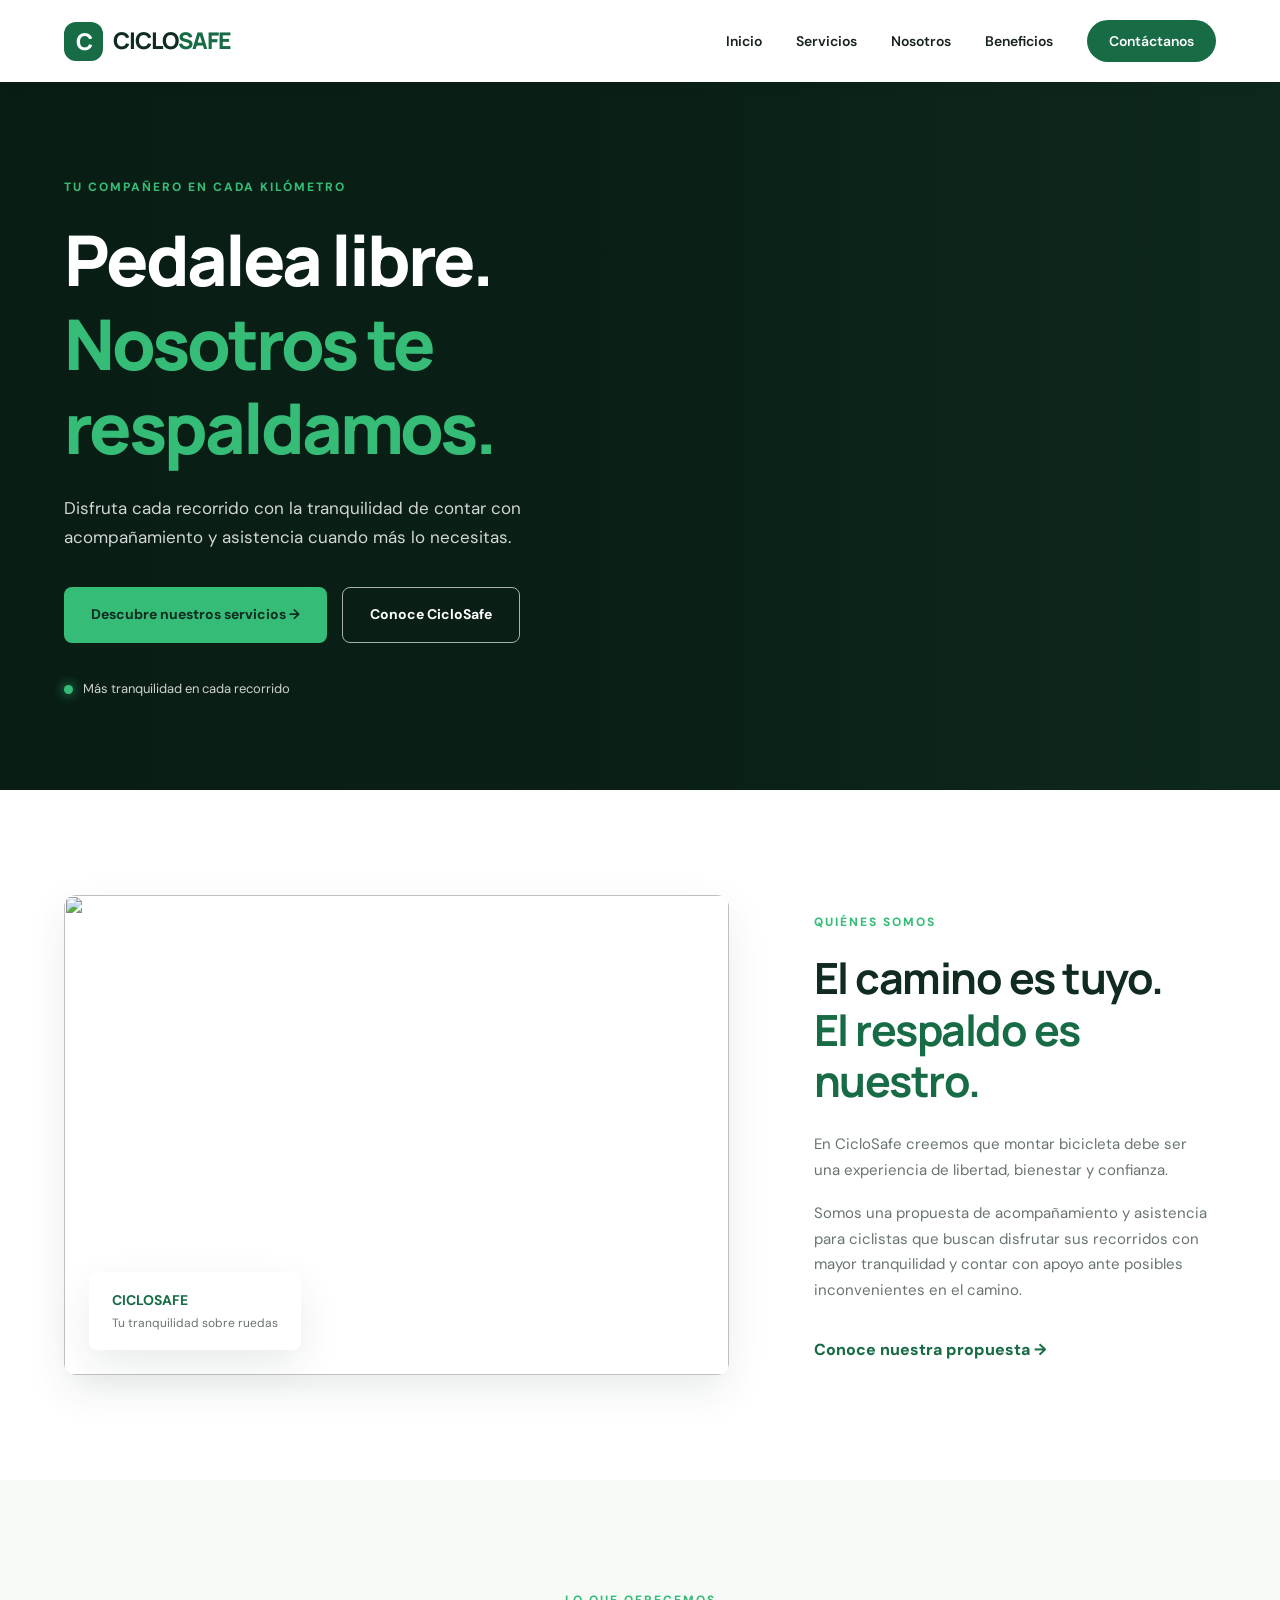
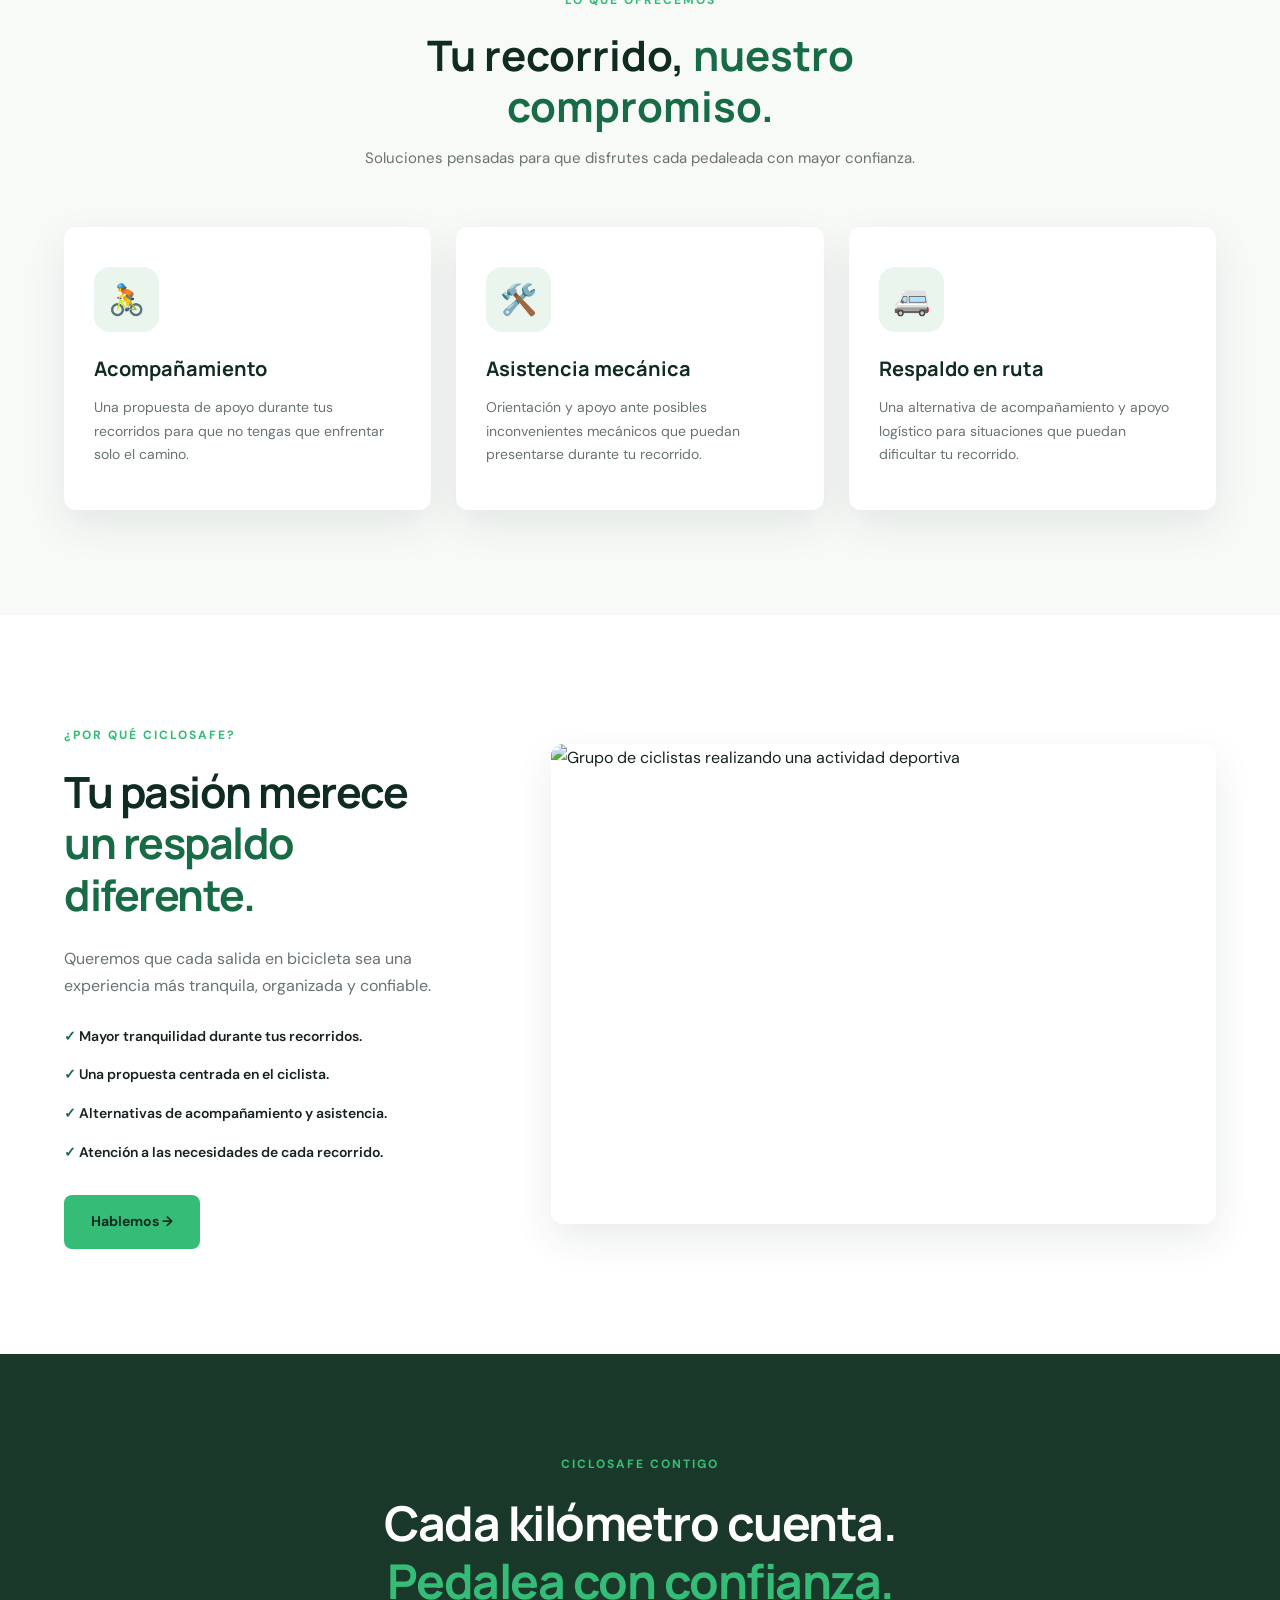
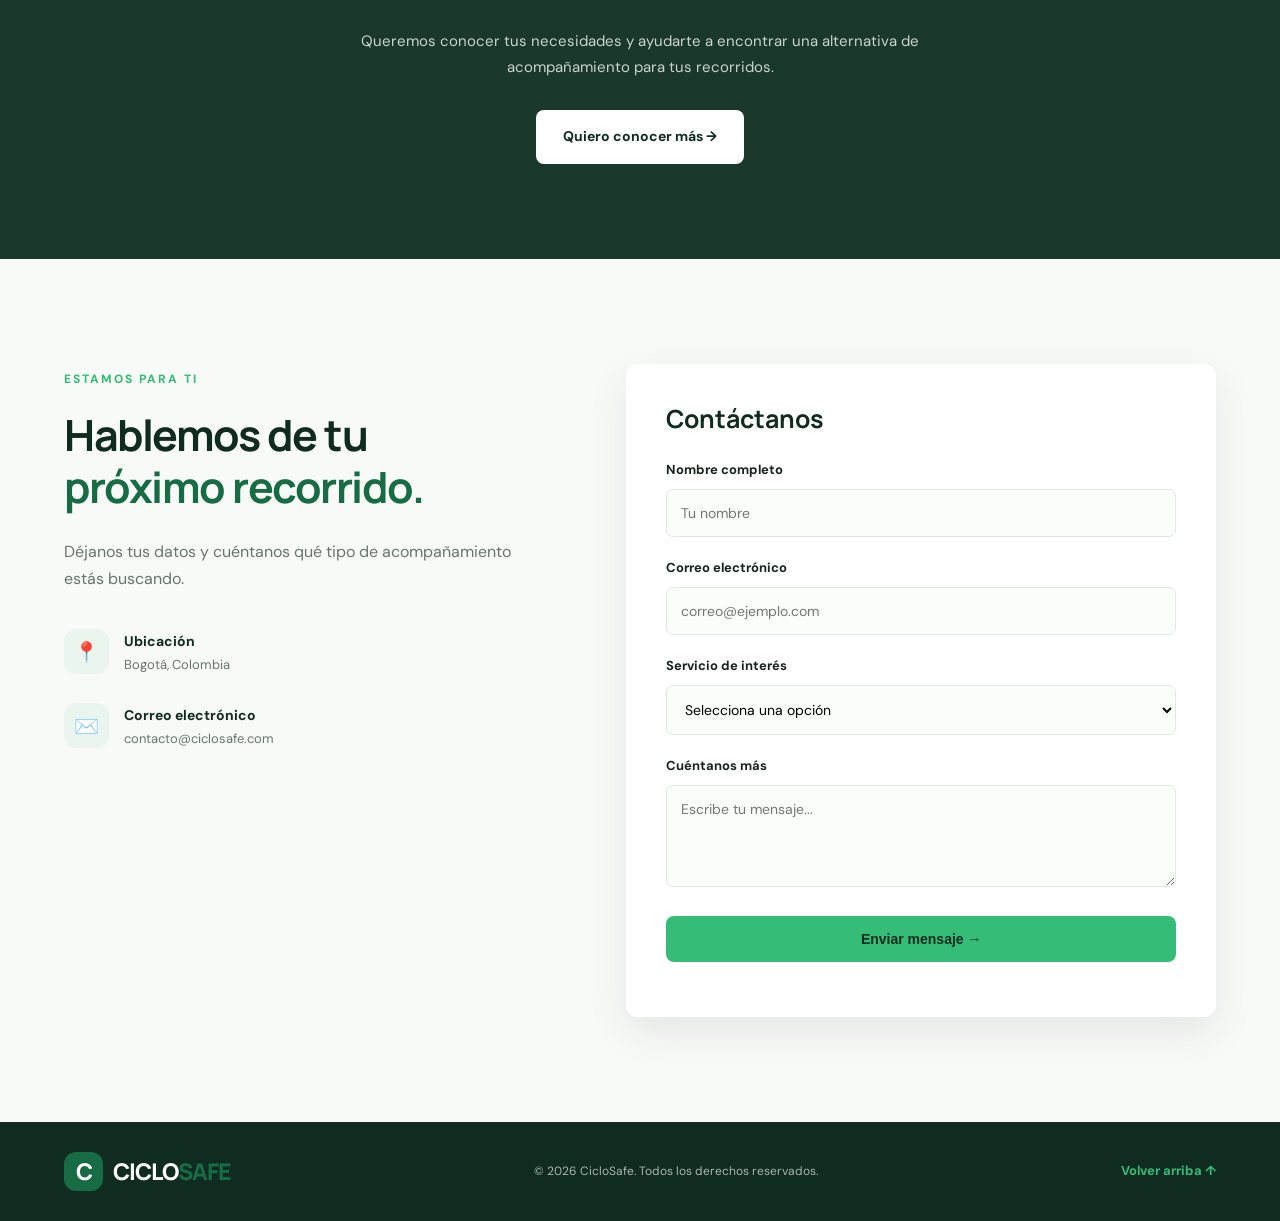
==== index.html @ 80a21c68 "Publicar Landing Page CicloSafe" ====
<!DOCTYPE html>
<html lang="es">
<head>
    <meta charset="UTF-8">
    <meta name="viewport" content="width=device-width, initial-scale=1.0">

    <title>CicloSafe | Asistencia y acompañamiento para ciclistas</title>

    <meta name="description" content="CicloSafe ofrece acompañamiento, asistencia y respaldo para ciclistas. Disfruta tus recorridos en bicicleta con mayor tranquilidad y seguridad.">

    <meta name="keywords" content="CicloSafe, asistencia para ciclistas, acompañamiento ciclista, seguridad en bicicleta, ciclismo en Colombia">

    <meta name="author" content="CicloSafe">
    <meta name="robots" content="index, follow">

    <meta property="og:title" content="CicloSafe | Tu seguridad, nuestra prioridad">
    <meta property="og:description" content="Pedalea con tranquilidad. Conoce nuestro servicio de acompañamiento y asistencia para ciclistas.">
    <meta property="og:type" content="website">

    <meta name="theme-color" content="#102b20">

    <link rel="preconnect" href="https://fonts.googleapis.com">
    <link rel="preconnect" href="https://fonts.gstatic.com" crossorigin>
    <link href="https://fonts.googleapis.com/css2?family=DM+Sans:wght@400;500;600;700;800&family=Manrope:wght@400;500;600;700;800&display=swap" rel="stylesheet">

    <link rel="stylesheet" href="styles.css">

    <script src="script.js" defer></script>
</head>

<body>

    <!-- ENCABEZADO -->
    <header class="header">
        <nav class="navbar container" aria-label="Navegación principal">

            <a href="#inicio" class="logo" aria-label="CicloSafe inicio">
                <span class="logo-icon">C</span>
                <span>CICLO<span class="logo-green">SAFE</span></span>
            </a>

            <button class="menu-toggle" id="menuToggle"
                aria-label="Abrir menú" aria-expanded="false"
                aria-controls="navLinks">
                ☰
            </button>

            <ul class="nav-links" id="navLinks">
                <li><a href="#inicio">Inicio</a></li>
                <li><a href="#servicios">Servicios</a></li>
                <li><a href="#nosotros">Nosotros</a></li>
                <li><a href="#beneficios">Beneficios</a></li>
                <li><a href="#contacto" class="nav-button">Contáctanos</a></li>
            </ul>

        </nav>
    </header>

    <main>

        <!-- PORTADA -->
        <section class="hero" id="inicio">

            <div class="hero-overlay"></div>

            <div class="container hero-content">

                <span class="eyebrow">
                    TU COMPAÑERO EN CADA KILÓMETRO
                </span>

                <h1>
                    Pedalea libre.<br>
                    <span>Nosotros te respaldamos.</span>
                </h1>

                <p>
                    Disfruta cada recorrido con la tranquilidad
                    de contar con acompañamiento y asistencia
                    cuando más lo necesitas.
                </p>

                <div class="hero-actions">
                    <a href="#servicios" class="btn btn-primary">
                        Descubre nuestros servicios →
                    </a>

                    <a href="#nosotros" class="btn btn-outline">
                        Conoce CicloSafe
                    </a>
                </div>

                <div class="hero-note">
                    <span class="status-dot"></span>
                    Más tranquilidad en cada recorrido
                </div>

            </div>
        </section>

        <!-- PRESENTACIÓN -->
        <section class="intro section-padding" id="nosotros">

            <div class="container intro-grid">

                <div class="intro-image">
                    <img
                        src="https://images.unsplash.com/photo-1517649763962-0c623066013b?auto=format&fit=crop&w=900&q=80
                        alt="Ciclista disfrutando de un recorrido en bicicleta"
                        width="900"
                        height="650"
                        fetchpriority="high">
                    <div class="image-label">
                        <strong>CICLOSAFE</strong>
                        <span>Tu tranquilidad sobre ruedas</span>
                    </div>
                </div>

                <div class="intro-text">

                    <span class="section-tag">QUIÉNES SOMOS</span>

                    <h2>
                        El camino es tuyo.<br>
                        <span>El respaldo es nuestro.</span>
                    </h2>

                    <p>
                        En CicloSafe creemos que montar bicicleta
                        debe ser una experiencia de libertad,
                        bienestar y confianza.
                    </p>

                    <p>
                        Somos una propuesta de acompañamiento
                        y asistencia para ciclistas que buscan
                        disfrutar sus recorridos con mayor
                        tranquilidad y contar con apoyo ante
                        posibles inconvenientes en el camino.
                    </p>

                    <a href="#contacto" class="text-link">
                        Conoce nuestra propuesta →
                    </a>

                </div>
            </div>
        </section>

        <!-- SERVICIOS -->
        <section class="services section-padding" id="servicios">

            <div class="container">

                <div class="section-heading">
                    <span class="section-tag">LO QUE OFRECEMOS</span>
                    <h2>Tu recorrido, <span>nuestro compromiso.</span></h2>
                    <p>
                        Soluciones pensadas para que disfrutes
                        cada pedaleada con mayor confianza.
                    </p>
                </div>

                <div class="services-grid">

                    <article class="service-card">
                        <div class="service-icon">🚴</div>
                        <h3>Acompañamiento</h3>
                        <p>
                            Una propuesta de apoyo durante
                            tus recorridos para que no tengas
                            que enfrentar solo el camino.
                        </p>
                    </article>

                    <article class="service-card">
                        <div class="service-icon">🛠️</div>
                        <h3>Asistencia mecánica</h3>
                        <p>
                            Orientación y apoyo ante posibles
                            inconvenientes mecánicos que puedan
                            presentarse durante tu recorrido.
                        </p>
                    </article>

                    <article class="service-card">
                        <div class="service-icon">🚐</div>
                        <h3>Respaldo en ruta</h3>
                        <p>
                            Una alternativa de acompañamiento
                            y apoyo logístico para situaciones
                            que puedan dificultar tu recorrido.
                        </p>
                    </article>

                </div>
            </div>
        </section>

        <!-- BENEFICIOS -->
        <section class="benefits section-padding" id="beneficios">

            <div class="container benefits-grid">

                <div>
                    <span class="section-tag">¿POR QUÉ CICLOSAFE?</span>

                    <h2>
                        Tu pasión merece<br>
                        <span>un respaldo diferente.</span>
                    </h2>

                    <p class="benefits-description">
                        Queremos que cada salida en bicicleta
                        sea una experiencia más tranquila,
                        organizada y confiable.
                    </p>

                    <ul class="benefit-list">
                        <li>✓ Mayor tranquilidad durante tus recorridos.</li>
                        <li>✓ Una propuesta centrada en el ciclista.</li>
                        <li>✓ Alternativas de acompañamiento y asistencia.</li>
                        <li>✓ Atención a las necesidades de cada recorrido.</li>
                    </ul>

                    <a href="#contacto" class="btn btn-primary">
                        Hablemos →
                    </a>
                </div>

                <div class="benefits-image">
                    <img
                        src="https://images.unsplash.com/photo-1517649763962-0c623066013b?auto=format&fit=crop&w=900&q=80"
                        alt="Grupo de ciclistas realizando una actividad deportiva"
                        width="900"
                        height="650"
                        loading="lazy">
                </div>

            </div>
        </section>

        <!-- LLAMADO A LA ACCIÓN -->
        <section class="cta-section">
            <div class="container cta-content">

                <span class="section-tag">CICLOSAFE CONTIGO</span>

                <h2>
                    Cada kilómetro cuenta.<br>
                    <span>Pedalea con confianza.</span>
                </h2>

                <p>
                    Queremos conocer tus necesidades y ayudarte
                    a encontrar una alternativa de acompañamiento
                    para tus recorridos.
                </p>

                <a href="#contacto" class="btn btn-light">
                    Quiero conocer más →
                </a>

            </div>
        </section>

        <!-- CONTACTO -->
        <section class="contact section-padding" id="contacto">

            <div class="container contact-grid">

                <div class="contact-info">

                    <span class="section-tag">ESTAMOS PARA TI</span>

                    <h2>
                        Hablemos de tu<br>
                        <span>próximo recorrido.</span>
                    </h2>

                    <p>
                        Déjanos tus datos y cuéntanos qué tipo
                        de acompañamiento estás buscando.
                    </p>

                    <div class="contact-detail">
                        <span>📍</span>
                        <div>
                            <strong>Ubicación</strong>
                            <p>Bogotá, Colombia</p>
                        </div>
                    </div>

                    <div class="contact-detail">
                        <span>✉️</span>
                        <div>
                            <strong>Correo electrónico</strong>
                            <p>contacto@ciclosafe.com</p>
                        </div>
                    </div>

                </div>

                <form class="contact-form" id="contactForm">

                    <h3>Contáctanos</h3>

                    <label for="nombre">Nombre completo</label>
                    <input type="text" id="nombre"
                        name="nombre" placeholder="Tu nombre"
                        autocomplete="name" required>

                    <label for="correo">Correo electrónico</label>
                    <input type="email" id="correo"
                        name="correo" placeholder="correo@ejemplo.com"
                        autocomplete="email" required>

                    <label for="servicio">Servicio de interés</label>
                    <select id="servicio" name="servicio" required>
                        <option value="">Selecciona una opción</option>
                        <option value="Acompañamiento">Acompañamiento</option>
                        <option value="Asistencia mecánica">Asistencia mecánica</option>
                        <option value="Respaldo en ruta">Respaldo en ruta</option>
                        <option value="Información general">Información general</option>
                    </select>

                    <label for="mensaje">Cuéntanos más</label>
                    <textarea id="mensaje" name="mensaje"
                        rows="4" placeholder="Escribe tu mensaje..."
                        required></textarea>

                    <button type="submit" class="btn btn-primary form-button">
                        Enviar mensaje →
                    </button>

                    <p id="formMessage" class="form-message"
                        role="status" aria-live="polite"></p>

                </form>
            </div>
        </section>

    </main>

    <!-- PIE DE PÁGINA -->
    <footer class="footer">

        <div class="container footer-content">

            <a href="#inicio" class="logo footer-logo">
                <span class="logo-icon">C</span>
                <span>CICLO<span class="logo-green">SAFE</span></span>
            </a>

            <p>
                © <span id="currentYear"></span> CicloSafe.
                Todos los derechos reservados.
            </p>

            <a href="#inicio" class="back-top">
                Volver arriba ↑
            </a>

        </div>
    </footer>

</body>
</html>
---- styles.css ----
/* =====================================
   CICLOSAFE - ESTILOS PRINCIPALES
===================================== */

:root {
    --green-dark: #102b20;
    --green-main: #176b45;
    --green-light: #35bd78;
    --green-soft: #eaf5ee;
    --white: #ffffff;
    --gray: #68746d;
    --dark: #17231c;
    --background: #f8faf8;
    --shadow: 0 15px 40px rgba(16, 43, 32, 0.09);
}

* {
    margin: 0;
    padding: 0;
    box-sizing: border-box;
    scroll-behavior: smooth;
}

body {
    font-family: 'DM Sans', sans-serif;
    color: var(--dark);
    background: var(--white);
    line-height: 1.7;
}

h1, h2, h3 {
    font-family: 'Manrope', sans-serif;
    line-height: 1.2;
}

a {
    text-decoration: none;
    color: inherit;
}

img {
    display: block;
    max-width: 100%;
}

.container {
    width: min(1160px, 90%);
    margin: auto;
}

.section-padding {
    padding: 105px 0;
}

/* =====================================
   HEADER Y NAVEGACIÓN
===================================== */

.header {
    position: sticky;
    top: 0;
    z-index: 1000;
    background: rgba(255, 255, 255, 0.96);
    backdrop-filter: blur(12px);
    box-shadow: 0 2px 15px rgba(0, 0, 0, 0.04);
}

.navbar {
    min-height: 82px;
    display: flex;
    justify-content: space-between;
    align-items: center;
}

.logo {
    display: flex;
    align-items: center;
    gap: 10px;
    font-family: 'Manrope', sans-serif;
    font-weight: 800;
    font-size: 23px;
    letter-spacing: -1px;
    color: var(--green-dark);
}

.logo-icon {
    width: 39px;
    height: 39px;
    background: var(--green-main);
    color: white;
    display: grid;
    place-items: center;
    border-radius: 12px;
    font-size: 23px;
}

.logo-green {
    color: var(--green-main);
}

.nav-links {
    display: flex;
    align-items: center;
    list-style: none;
    gap: 34px;
}

.nav-links a {
    font-size: 14px;
    font-weight: 600;
    transition: 0.3s;
}

.nav-links a:hover {
    color: var(--green-main);
}

.nav-links .nav-button {
    background: var(--green-main);
    color: white;
    padding: 12px 22px;
    border-radius: 30px;
}

.nav-links .nav-button:hover {
    background: var(--green-dark);
    color: white;
}

.menu-toggle {
    display: none;
    border: none;
    background: transparent;
    color: var(--green-dark);
    font-size: 27px;
    cursor: pointer;
}

/* =====================================
   PORTADA PRINCIPAL
===================================== */

.hero {
    min-height: 650px;
    display: flex;
    align-items: center;
    position: relative;
    background-image: url('https://images.unsplash.com/photo-1517649763962-0c623066013b?auto=format&fit=crop&w=2000&q=80');
    background-position: center;
    background-size: cover;
    background-color: var(--green-dark);
    color: white;
}

.hero-overlay {
    position: absolute;
    inset: 0;
    background: linear-gradient(
        90deg,
        rgba(8, 28, 19, 0.94) 0%,
        rgba(8, 28, 19, 0.78) 48%,
        rgba(8, 28, 19, 0.20) 100%
    );
}

.hero-content {
    position: relative;
    z-index: 2;
    padding-top: 90px;
    padding-bottom: 90px;
}

.eyebrow,
.section-tag {
    display: inline-block;
    color: var(--green-light);
    font-size: 12px;
    font-weight: 800;
    letter-spacing: 2px;
    margin-bottom: 20px;
}

.hero h1 {
    font-size: clamp(40px, 6vw, 70px);
    max-width: 800px;
    font-weight: 800;
    letter-spacing: -3px;
    margin-bottom: 25px;
}

.hero h1 span {
    color: var(--green-light);
}

.hero-content > p {
    max-width: 570px;
    color: rgba(255,255,255,0.82);
    font-size: 17px;
    margin-bottom: 35px;
}

.hero-actions {
    display: flex;
    gap: 15px;
    flex-wrap: wrap;
}

.btn {
    display: inline-flex;
    justify-content: center;
    align-items: center;
    padding: 15px 27px;
    border-radius: 8px;
    font-weight: 700;
    font-size: 14px;
    border: none;
    cursor: pointer;
    transition: 0.3s;
}

.btn-primary {
    background: var(--green-light);
    color: var(--green-dark);
}

.btn-primary:hover {
    background: white;
    transform: translateY(-3px);
}

.btn-outline {
    border: 1px solid rgba(255,255,255,0.65);
    color: white;
}

.btn-outline:hover {
    background: white;
    color: var(--green-dark);
}

.hero-note {
    margin-top: 35px;
    display: flex;
    align-items: center;
    gap: 10px;
    color: rgba(255,255,255,0.8);
    font-size: 13px;
}

.status-dot {
    width: 9px;
    height: 9px;
    background: var(--green-light);
    border-radius: 50%;
    box-shadow: 0 0 12px var(--green-light);
}

/* =====================================
   PRESENTACIÓN
===================================== */

.intro-grid {
    display: grid;
    grid-template-columns: 1fr 1fr;
    gap: 85px;
    align-items: center;
}

.intro-image {
    position: relative;
}

.intro-image img {
    width: 100%;
    height: 480px;
    object-fit: cover;
    border-radius: 12px;
    box-shadow: var(--shadow);
}

.image-label {
    position: absolute;
    bottom: 25px;
    left: 25px;
    background: white;
    padding: 17px 23px;
    border-radius: 8px;
    display: flex;
    flex-direction: column;
    box-shadow: var(--shadow);
}

.image-label strong {
    color: var(--green-main);
    font-size: 14px;
}

.image-label span {
    color: var(--gray);
    font-size: 12px;
}

.intro-text h2,
.benefits h2,
.contact-info h2 {
    font-size: clamp(30px, 4vw, 43px);
    color: var(--green-dark);
    letter-spacing: -1.5px;
    margin-bottom: 25px;
}

.intro-text h2 span,
.benefits h2 span,
.contact-info h2 span {
    color: var(--green-main);
}

.intro-text p {
    color: var(--gray);
    margin-bottom: 18px;
    font-size: 15px;
}

.text-link {
    display: inline-block;
    margin-top: 15px;
    color: var(--green-main);
    font-weight: 800;
}

/* =====================================
   SERVICIOS
===================================== */

.services {
    background: var(--background);
}

.section-heading {
    text-align: center;
    max-width: 680px;
    margin: 0 auto 55px;
}

.section-heading h2 {
    color: var(--green-dark);
    font-size: clamp(30px, 4vw, 42px);
    margin-bottom: 15px;
}

.section-heading h2 span {
    color: var(--green-main);
}

.section-heading p {
    color: var(--gray);
    font-size: 15px;
}

.services-grid {
    display: grid;
    grid-template-columns: repeat(3, 1fr);
    gap: 25px;
}

.service-card {
    background: white;
    padding: 40px 30px;
    border-radius: 12px;
    box-shadow: var(--shadow);
    border-bottom: 3px solid transparent;
    transition: 0.3s;
}

.service-card:hover {
    transform: translateY(-9px);
    border-bottom-color: var(--green-light);
}

.service-icon {
    width: 65px;
    height: 65px;
    background: var(--green-soft);
    border-radius: 16px;
    display: grid;
    place-items: center;
    font-size: 30px;
    margin-bottom: 25px;
}

.service-card h3 {
    font-size: 20px;
    color: var(--green-dark);
    margin-bottom: 15px;
}

.service-card p {
    color: var(--gray);
    font-size: 14px;
}

/* =====================================
   BENEFICIOS
===================================== */

.benefits-grid {
    display: grid;
    grid-template-columns: 1fr 1fr;
    gap: 75px;
    align-items: center;
}

.benefits-description {
    color: var(--gray);
    margin-bottom: 25px;
}

.benefit-list {
    list-style: none;
    margin-bottom: 30px;
}

.benefit-list li {
    margin-bottom: 15px;
    font-size: 14px;
    font-weight: 600;
    color: var(--dark);
}

.benefit-list li::first-letter {
    color: var(--green-main);
}

.benefits-image img {
    width: 100%;
    height: 480px;
    object-fit: cover;
    border-radius: 12px;
    box-shadow: var(--shadow);
}

/* =====================================
   LLAMADO A LA ACCIÓN
===================================== */

.cta-section {
    background:
        linear-gradient(rgba(11, 44, 28, 0.94), rgba(11, 44, 28, 0.94)),
        url('https://images.unsplash.com/photo-1485965120184-e220f721d03e?auto=format&fit=crop&w=1800&q=80') center/cover;
    padding: 95px 0;
    text-align: center;
    color: white;
}

.cta-content h2 {
    font-size: clamp(32px, 5vw, 48px);
    margin-bottom: 20px;
    letter-spacing: -1.5px;
}

.cta-content h2 span {
    color: var(--green-light);
}

.cta-content p {
    max-width: 600px;
    margin: 0 auto 30px;
    color: rgba(255,255,255,0.78);
    font-size: 15px;
}

.btn-light {
    background: white;
    color: var(--green-dark);
}

.btn-light:hover {
    background: var(--green-light);
    transform: translateY(-3px);
}

/* =====================================
   CONTACTO
===================================== */

.contact {
    background: var(--background);
}

.contact-grid {
    display: grid;
    grid-template-columns: 0.9fr 1.1fr;
    gap: 80px;
    align-items: start;
}

.contact-info > p {
    color: var(--gray);
    margin-bottom: 35px;
}

.contact-detail {
    display: flex;
    align-items: center;
    gap: 15px;
    margin-bottom: 25px;
}

.contact-detail > span {
    width: 45px;
    height: 45px;
    background: var(--green-soft);
    border-radius: 12px;
    display: grid;
    place-items: center;
    font-size: 20px;
}

.contact-detail strong {
    font-size: 14px;
    color: var(--green-dark);
}

.contact-detail p {
    font-size: 13px;
    color: var(--gray);
}

.contact-form {
    background: white;
    padding: 40px;
    border-radius: 12px;
    box-shadow: var(--shadow);
}

.contact-form h3 {
    color: var(--green-dark);
    font-size: 25px;
    margin-bottom: 25px;
}

.contact-form label {
    display: block;
    font-size: 13px;
    font-weight: 700;
    margin-bottom: 8px;
    color: var(--dark);
}

.contact-form input,
.contact-form select,
.contact-form textarea {
    width: 100%;
    padding: 14px;
    margin-bottom: 20px;
    border: 1px solid #e1e8e3;
    border-radius: 7px;
    font-family: inherit;
    font-size: 14px;
    outline: none;
    background: #fbfdfb;
    transition: 0.3s;
}

.contact-form input:focus,
.contact-form select:focus,
.contact-form textarea:focus {
    border-color: var(--green-main);
    box-shadow: 0 0 0 3px rgba(23,107,69,0.09);
}

.contact-form textarea {
    resize: vertical;
}

.form-button {
    width: 100%;
}

.form-message {
    margin-top: 15px;
    font-size: 13px;
    color: var(--green-main);
}

/* =====================================
   FOOTER
===================================== */

.footer {
    background: var(--green-dark);
    color: white;
    padding: 30px 0;
}

.footer-content {
    display: flex;
    justify-content: space-between;
    align-items: center;
    gap: 20px;
    flex-wrap: wrap;
}

.footer-logo {
    color: white;
}

.footer-content > p {
    color: rgba(255,255,255,0.65);
    font-size: 12px;
}

.back-top {
    font-size: 13px;
    color: var(--green-light);
    font-weight: 700;
}

/* =====================================
   RESPONSIVE - TABLETAS Y CELULARES
===================================== */

@media (max-width: 850px) {

    .nav-links {
        gap: 15px;
    }

    .intro-grid,
    .benefits-grid,
    .contact-grid {
        gap: 40px;
    }

    .services-grid {
        grid-template-columns: 1fr 1fr;
    }
}

@media (max-width: 650px) {

    .section-padding {
        padding: 70px 0;
    }

    .navbar {
        min-height: 72px;
    }

    .menu-toggle {
        display: block;
    }

    .nav-links {
        display: none;
        position: absolute;
        top: 72px;
        left: 0;
        right: 0;
        background: white;
        padding: 25px 5%;
        flex-direction: column;
        align-items: stretch;
        gap: 20px;
        box-shadow: var(--shadow);
    }

    .nav-links.active {
        display: flex;
    }

    .nav-links .nav-button {
        display: inline-block;
        text-align: center;
    }

    .hero {
        min-height: 590px;
        background-position: 58% center;
    }

    .hero-overlay {
        background: rgba(8, 28, 19, 0.82);
    }

    .hero h1 {
        letter-spacing: -1.5px;
    }

    .hero-content > p {
        font-size: 15px;
    }

    .hero-actions {
        flex-direction: column;
        align-items: stretch;
    }

    .intro-grid,
    .benefits-grid,
    .contact-grid {
        grid-template-columns: 1fr;
    }

    .intro-image img,
    .benefits-image img {
        height: 340px;
    }

    .services-grid {
        grid-template-columns: 1fr;
    }

    .service-card {
        padding: 30px 25px;
    }

    .contact-form {
        padding: 25px 20px;
    }

    .footer-content {
        flex-direction: column;
        text-align: center;
    }
}

/* =====================================
   ACCESIBILIDAD Y MOVIMIENTO
===================================== */

:focus-visible {
    outline: 3px solid var(--green-light);
    outline-offset: 3px;
}

@media (prefers-reduced-motion: reduce) {
    *,
    *::before,
    *::after {
        scroll-behavior: auto !important;
        animation-duration: 0.01ms !important;
        transition-duration: 0.01ms !important;
    }
}
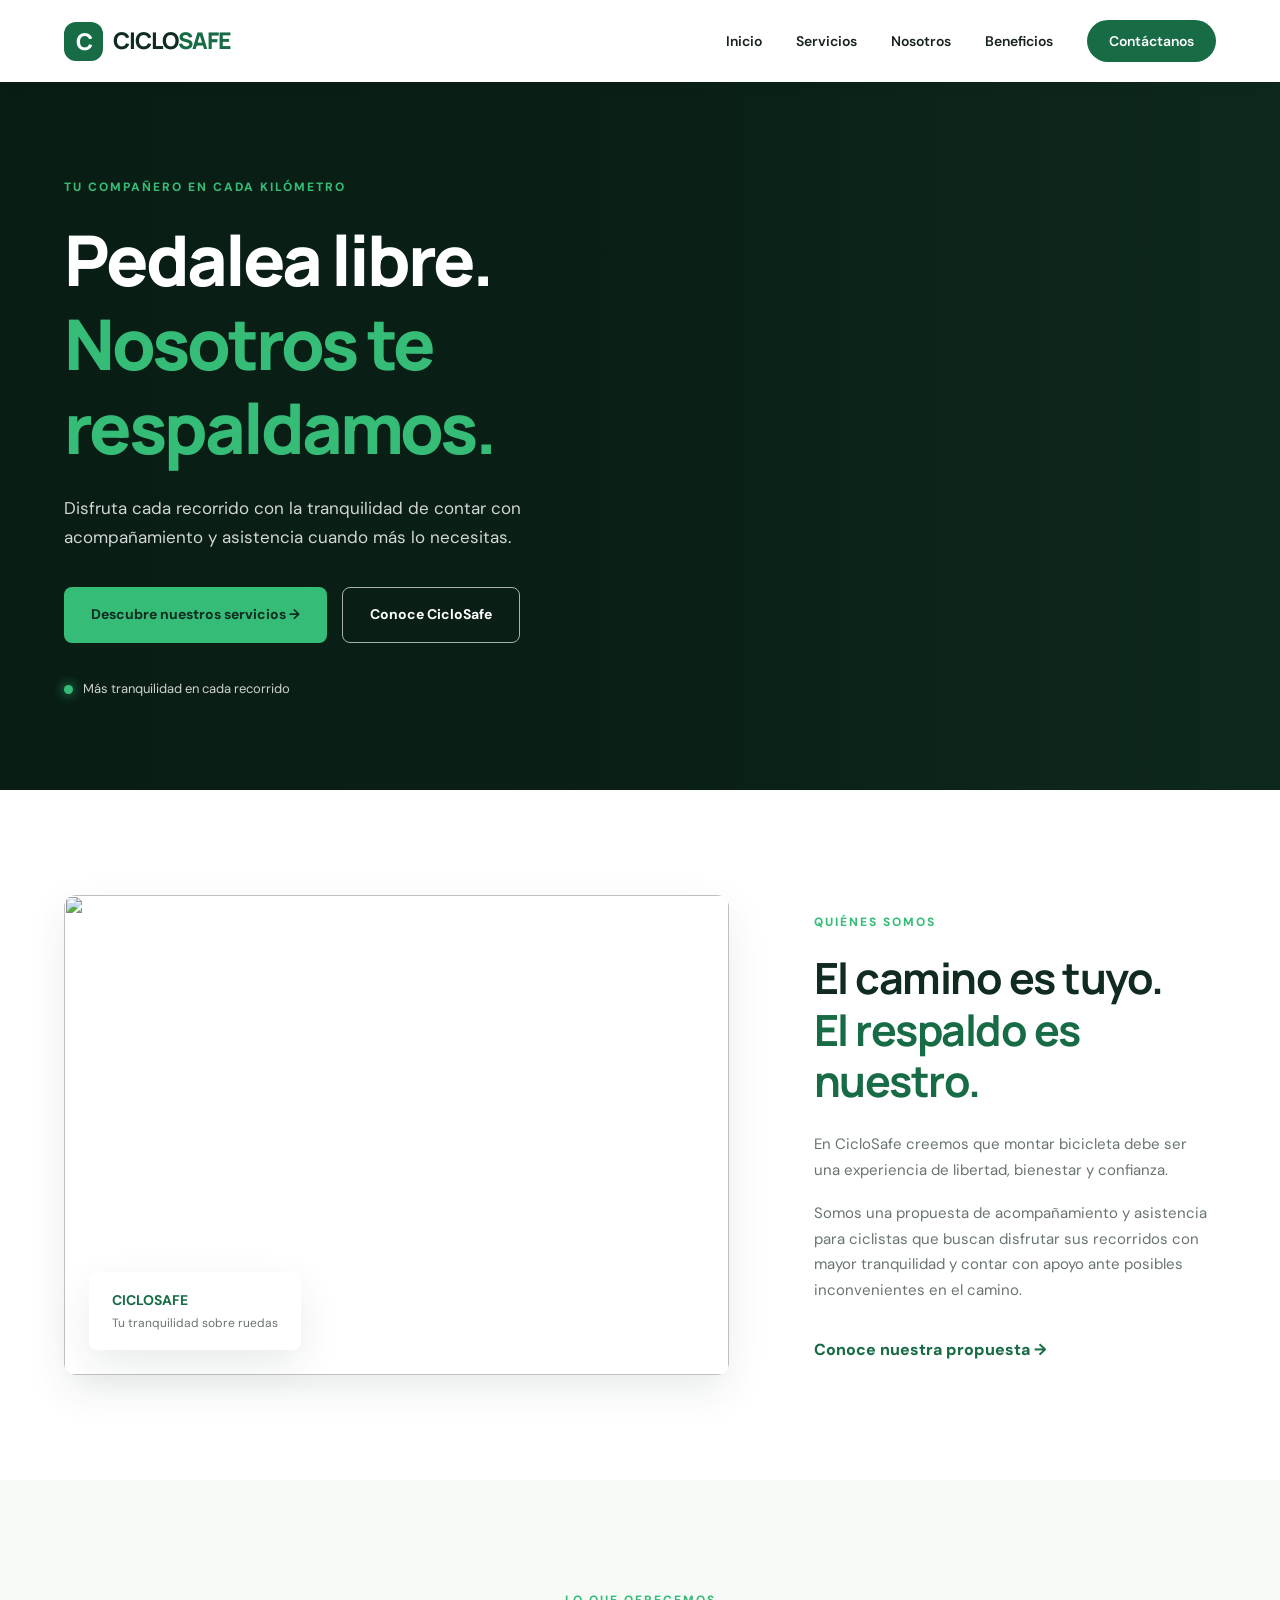
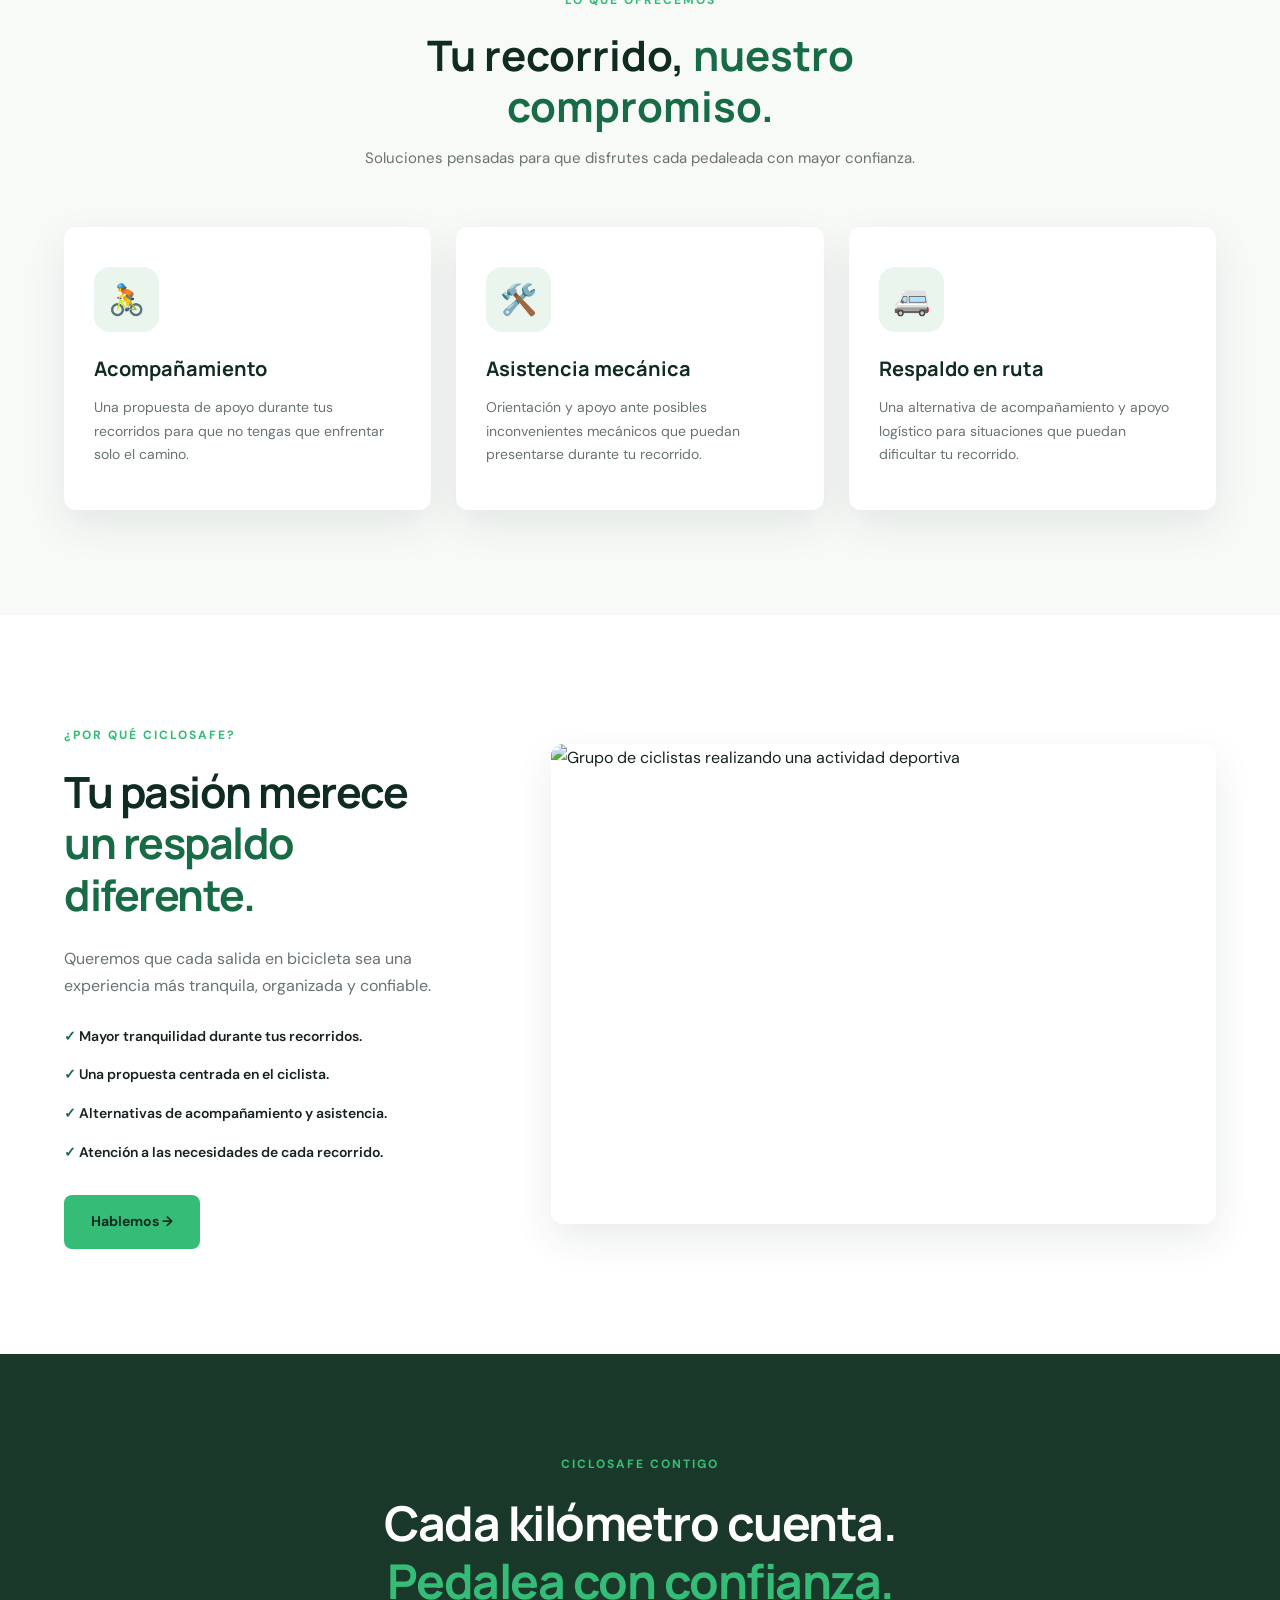
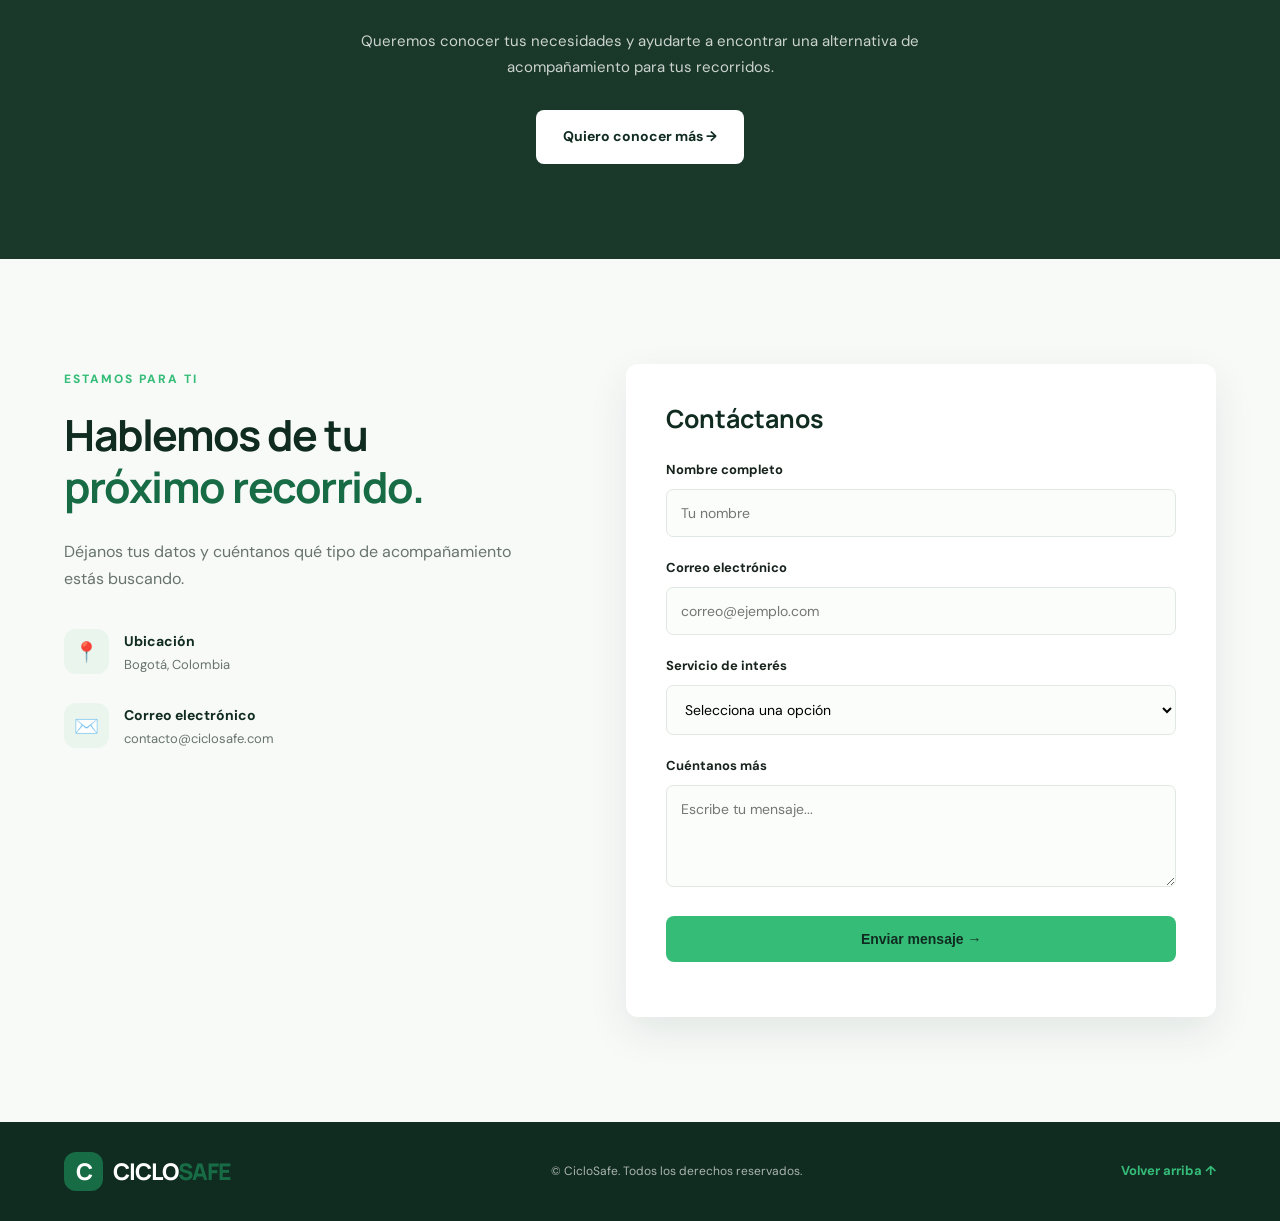
==== commit f442be51: "Integrar EmailJS al formulario de contacto" ====
--- a/index.html
+++ b/index.html
@@ -25,8 +25,21 @@
     <link href="https://fonts.googleapis.com/css2?family=DM+Sans:wght@400;500;600;700;800&family=Manrope:wght@400;500;600;700;800&display=swap" rel="stylesheet">
 
     <link rel="stylesheet" href="styles.css">
-
-    <script src="script.js" defer></script>
+<script src="https://cdn.jsdelivr.net/npm/@emailjs/browser@4/dist/email.min.js"></script>
+
+<script>
+    emailjs.init({
+        publicKey: "EHxnhAuRv95hgy7kM"
+    });
+</script>
+
+<script src="script.js"></script>
+
+
+    <script src="https://cdn.jsdelivr.net/npm/@emailjs/browser@4/dist/email.min.js"></script>
+<script src="script.js"></script>
+</body>
+</html>
 </head>
 
 <body>
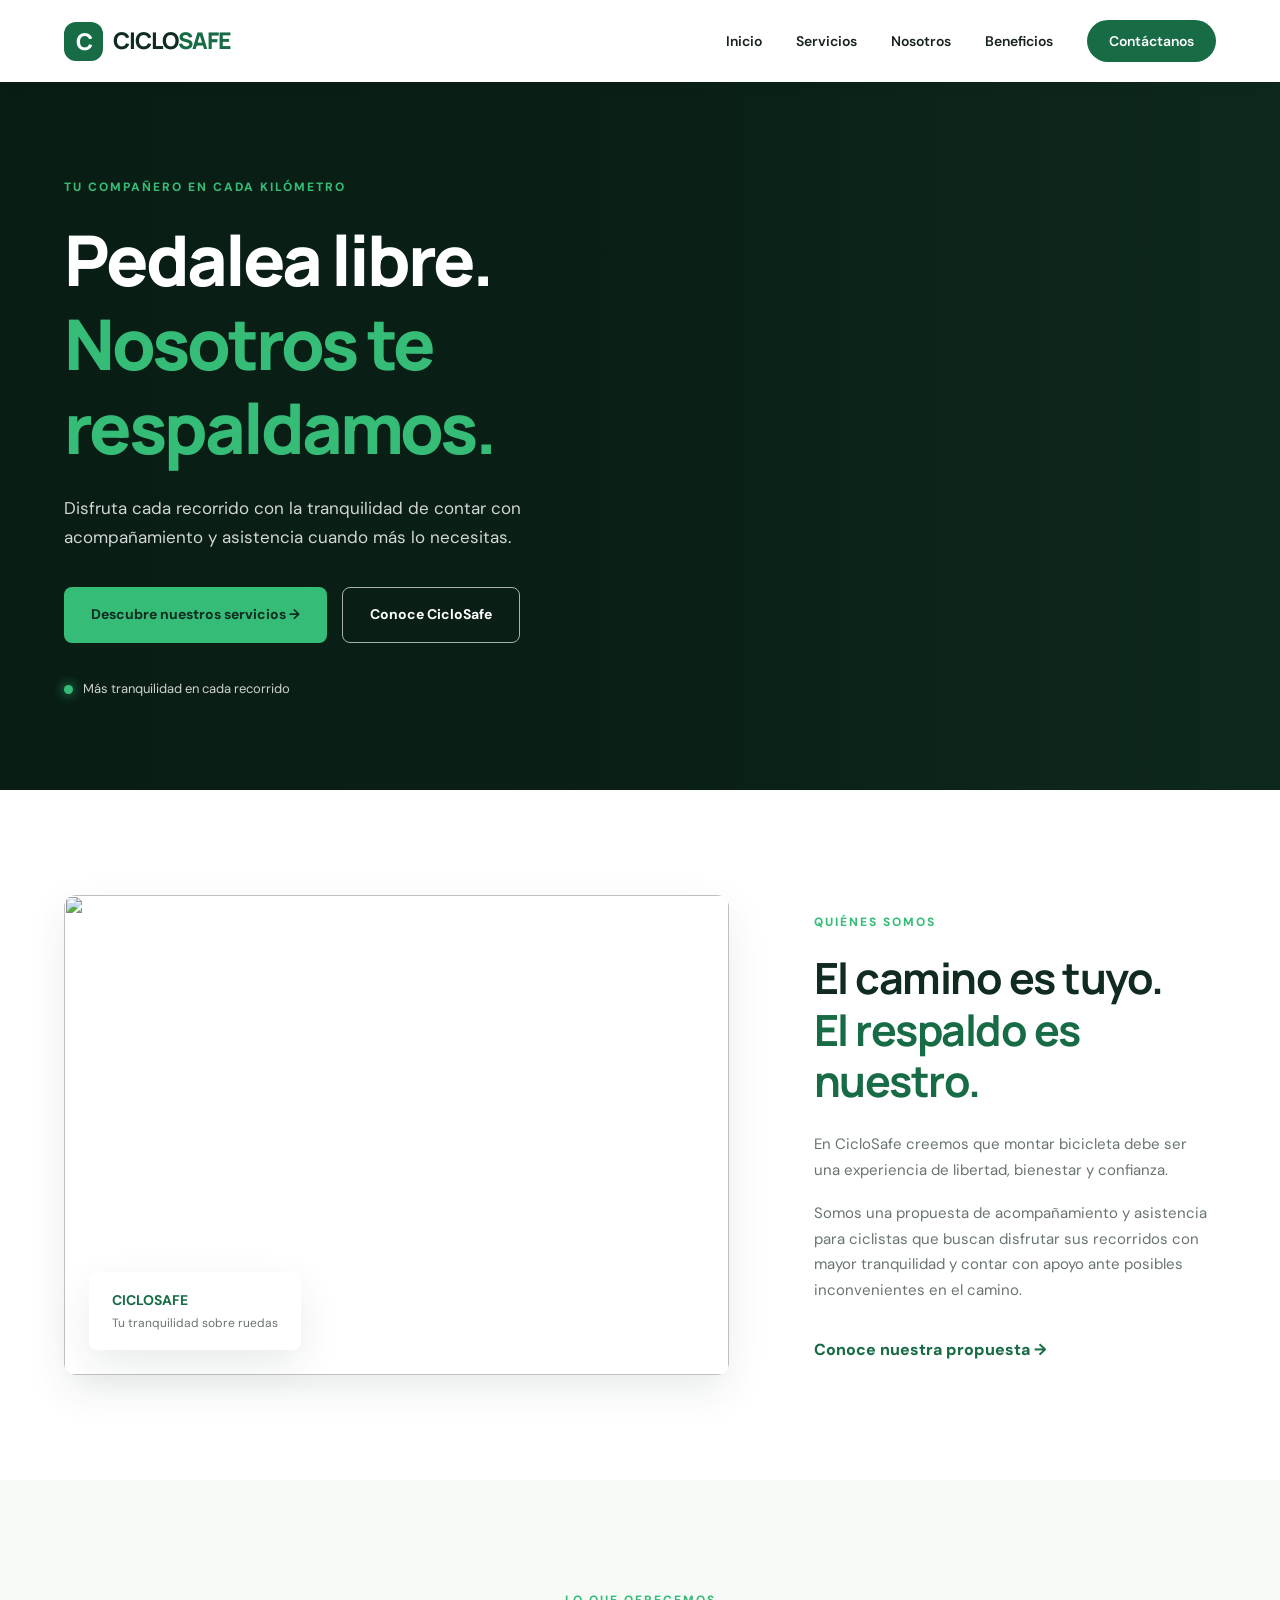
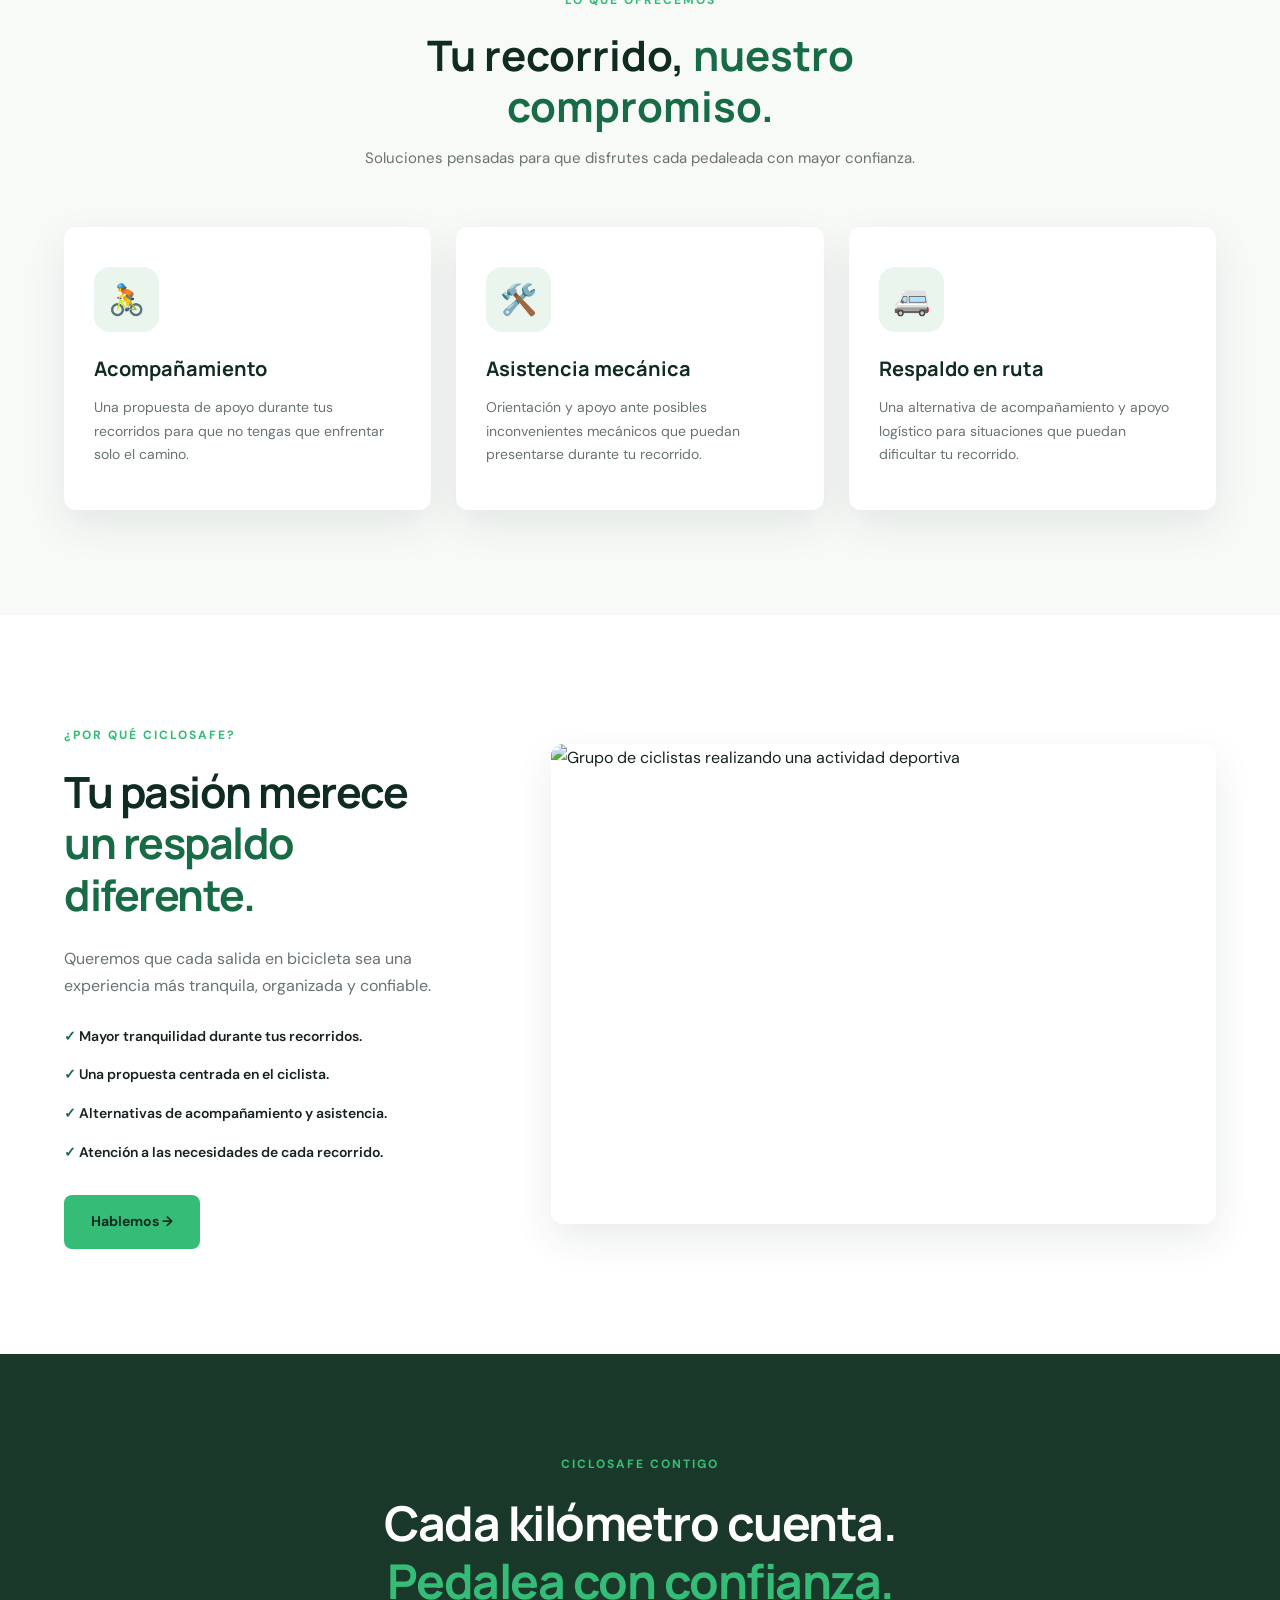
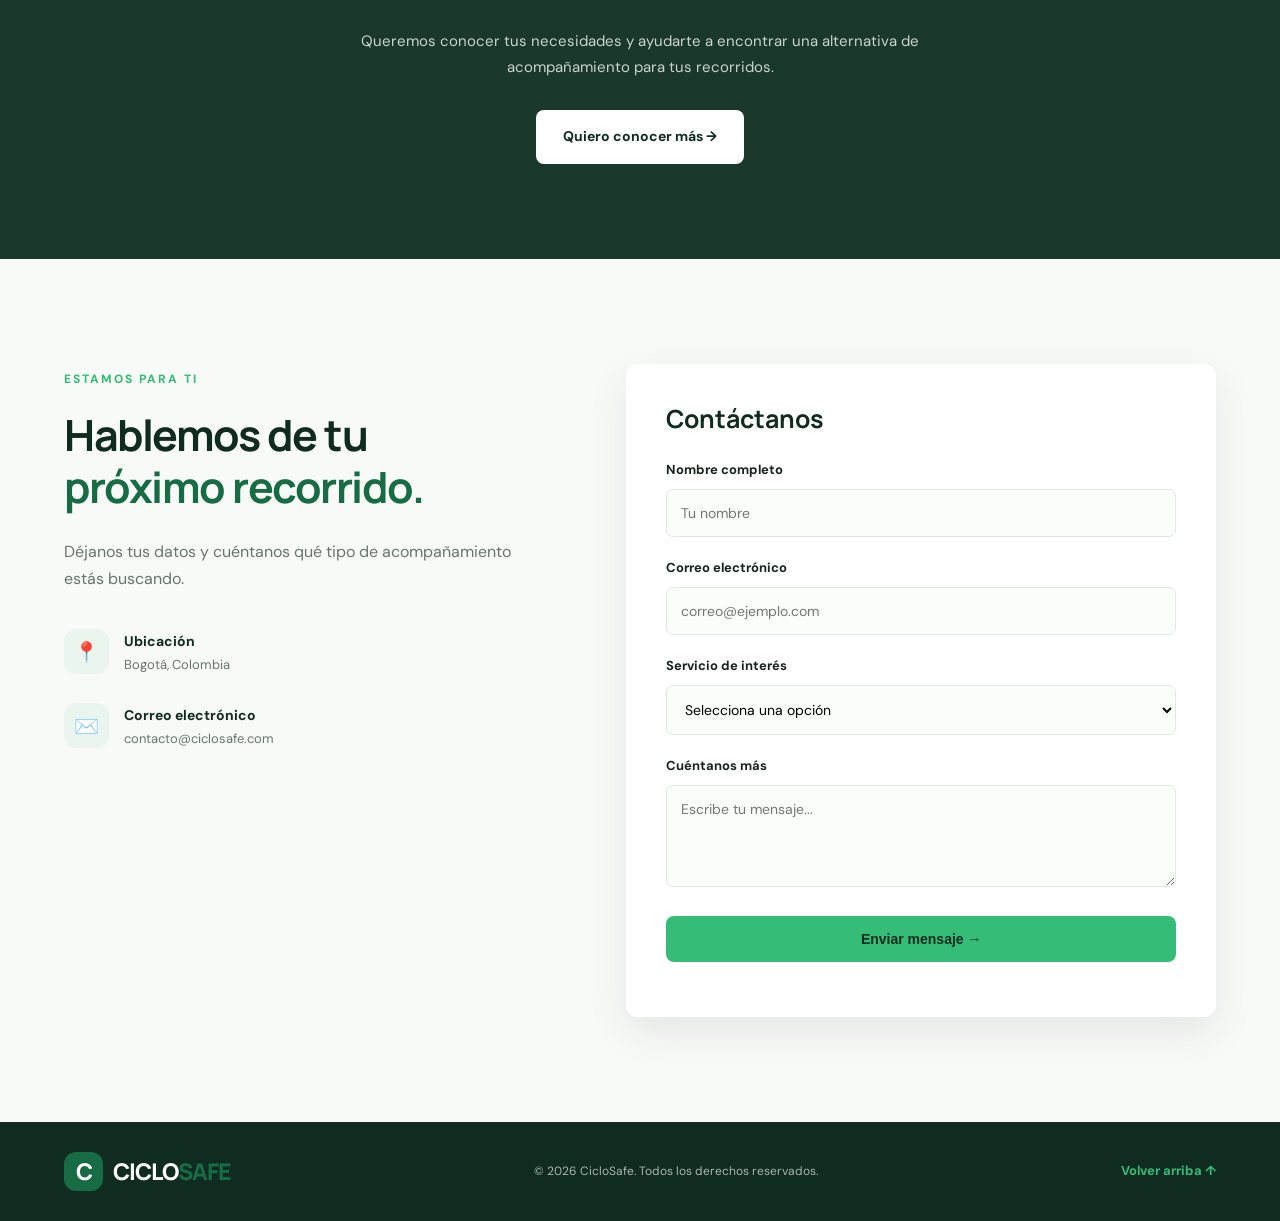
==== commit a48fd9b4: "Actualizar formulario e integrar EmailJS" ====
--- a/index.html
+++ b/index.html
@@ -25,22 +25,10 @@
     <link href="https://fonts.googleapis.com/css2?family=DM+Sans:wght@400;500;600;700;800&family=Manrope:wght@400;500;600;700;800&display=swap" rel="stylesheet">
 
     <link rel="stylesheet" href="styles.css">
-<script src="https://cdn.jsdelivr.net/npm/@emailjs/browser@4/dist/email.min.js"></script>
-
-<script>
-    emailjs.init({
-        publicKey: "EHxnhAuRv95hgy7kM"
-    });
-</script>
-
-<script src="script.js"></script>
-
 
     <script src="https://cdn.jsdelivr.net/npm/@emailjs/browser@4/dist/email.min.js"></script>
-<script src="script.js"></script>
-</body>
-</html>
 </head>
+
 
 <body>
 
@@ -378,5 +366,9 @@
         </div>
     </footer>
 
+<script src="script.js"></script>
 </body>
 </html>
+
+
+
